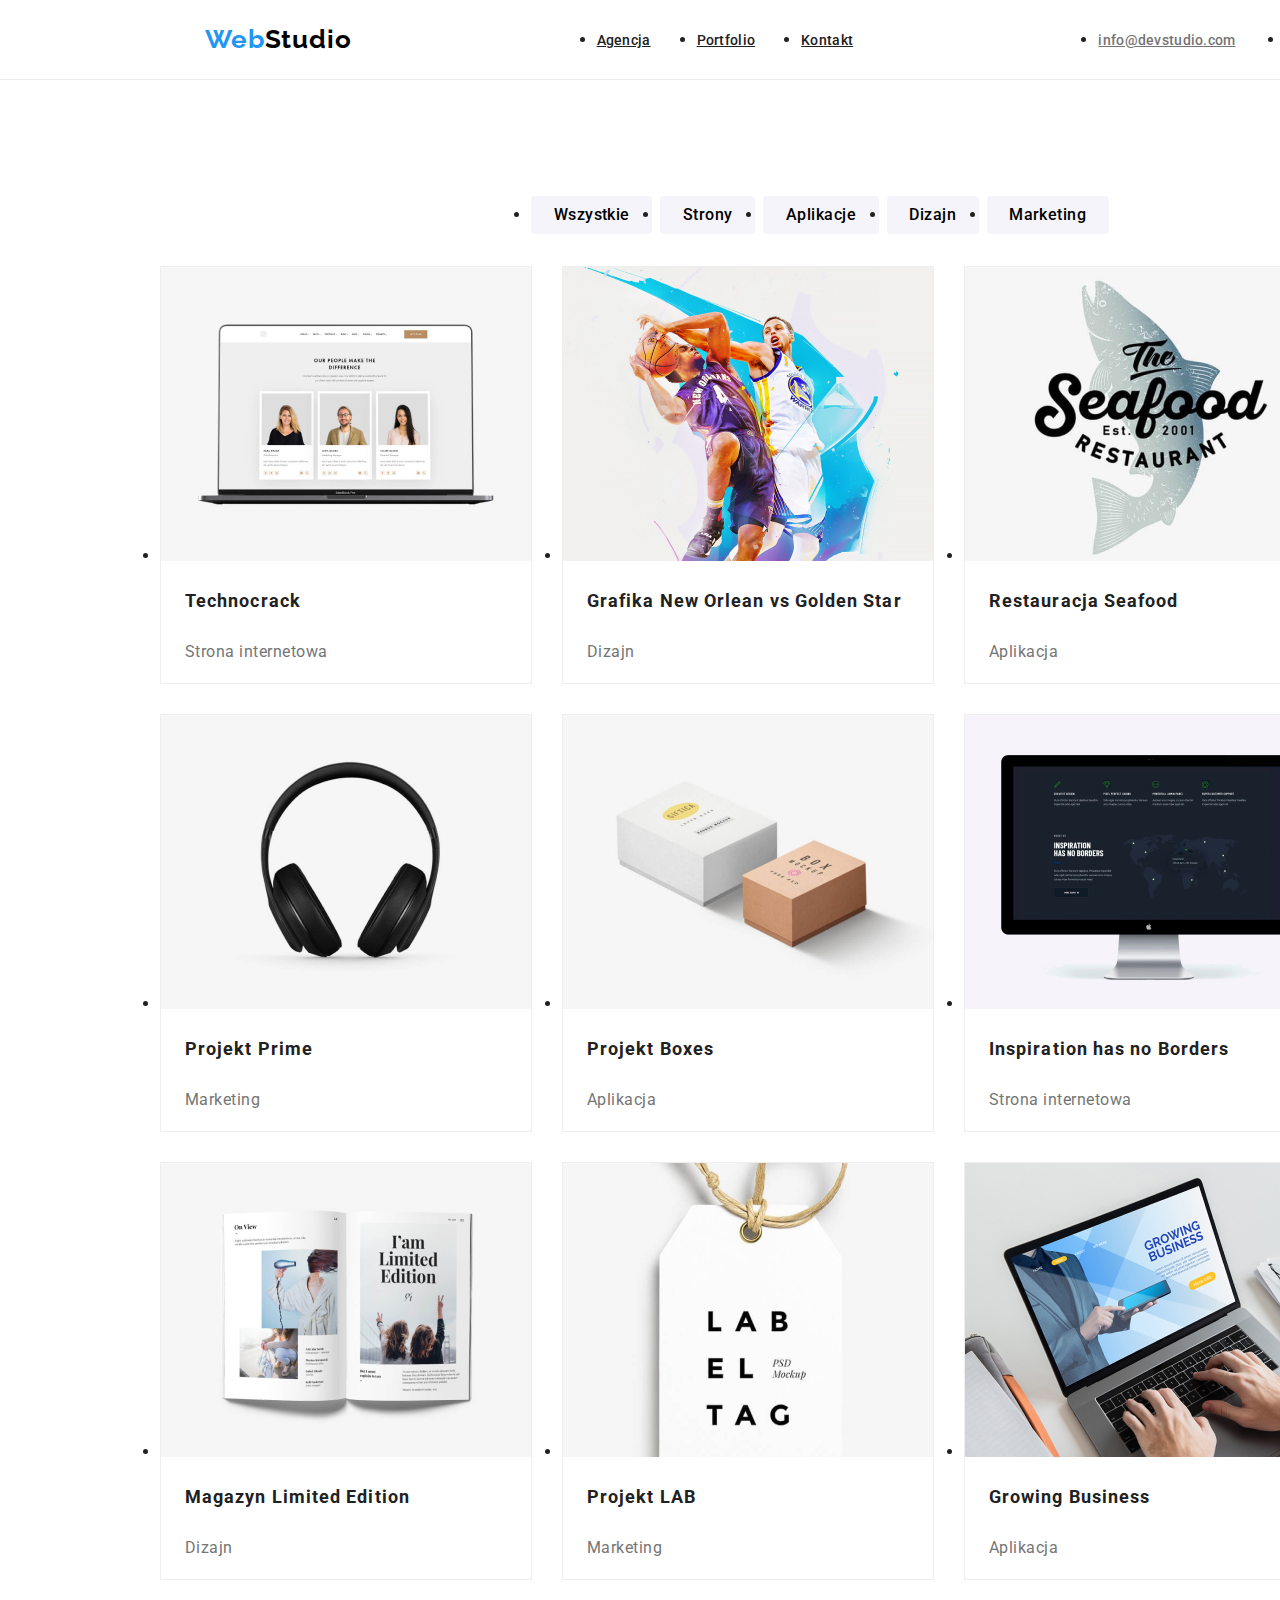
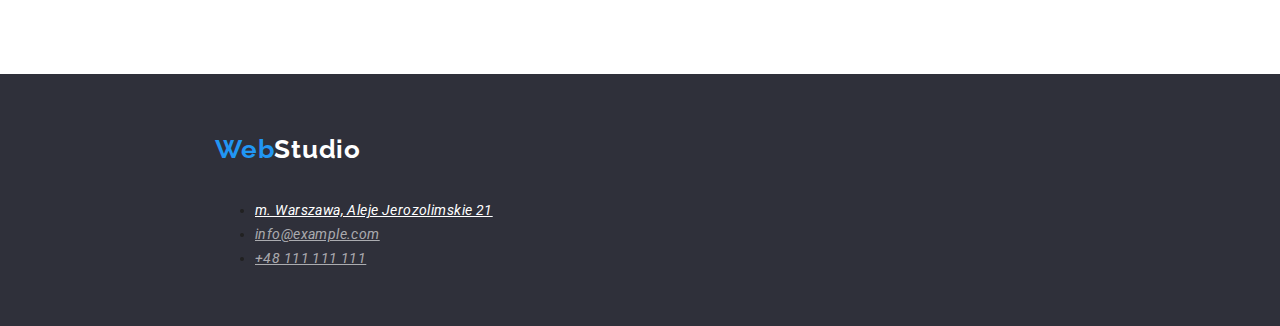
==== portfolio.html @ 7218be86 "Copy of hw-02" ====
<!DOCTYPE html>
<html lang="pl">
  <head>
    <meta charset="UTF-8" />
    <meta http-equiv="X-UA-Compatible" content="IE=edge" />
    <meta name="viewport" content="width=device-width, initial-scale=1.0" />
    <link rel="preconnect" href="https://fonts.googleapis.com" />
    <link rel="preconnect" href="https://fonts.gstatic.com" crossorigin />
    <link
      href="https://fonts.googleapis.com/css2?family=Raleway:wght@700&family=Roboto:wght@400;500;700;900&display=swap"
      rel="stylesheet"
    />
    <link rel="stylesheet" href="css/styles.css" />
    <title>WebStudio</title>
  </head>

  <body>
    <header class="header">
      <a class="logo" href="./index.html"
        ><span class="logo--primary">Web</span
        ><span class="logo--secondary">Studio</span>
      </a>

      <nav class="nav">
        <ul class="nav__list">
          <li class="nav__item">
            <a class="nav__link link--hover" href="#">Agencja</a>
          </li>
          <li class="nav__item">
            <a class="nav__link link--hover" href="./portfolio.html"
              >Portfolio</a
            >
          </li>
          <li class="nav__item">
            <a class="nav__link link--hover" href="#">Kontakt</a>
          </li>
        </ul>
      </nav>
      <ul class="contact__list">
        <li class="contact__item">
          <a
            class="contact__link contact--email link--hover"
            href="mailto:info@devstudio.com"
            >info@devstudio.com</a
          >
        </li>
        <li class="contact__item">
          <a
            class="contact__link contact--telephone link--hover"
            href="tel:48111111111"
            >+48 111 111 111</a
          >
        </li>
      </ul>
    </header>

    <main class="main">
      <!-- Navigation MENU-->
      <div class="menu">
        <ul class="menu__list">
          <li class="menu__item">
            <button
              class="menu__button button__text--secondary button--all hover"
              type="button"
            >
              Wszystkie
            </button>
          </li>
          <li class="menu__item">
            <button
              class="menu__button button__text--secondary button--pages hover"
              type="button"
            >
              Strony
            </button>
          </li>
          <li class="menu__item">
            <button
              class="menu__button button__text--secondary button--apps hover"
              type="button"
            >
              Aplikacje
            </button>
          </li>
          <li class="menu__item">
            <button
              class="menu__button button__text--secondary button--design hover"
              type="button"
            >
              Dizajn
            </button>
          </li>
          <li class="menu__item">
            <button
              class="menu__button button__text--secondary button--marketing hover"
              type="button"
            >
              Marketing
            </button>
          </li>
        </ul>
      </div>

      <section class="cards">
        <ul class="card__list">
          <li class="card__item">
            <img
              class="card__img"
              src="images/portfolio/items/technocrack_photo.jpg"
              alt="Strona internetowa na laptopie"
              width="370"
              height="294"
            />
            <h3 class="card__title">Technocrack</h3>
            <p class="card__description">Strona internetowa</p>
          </li>
          <li class="card__item">
            <img
              class="card__img"
              src="images/portfolio/items/new_orlean_vs_golden_star_photo.jpg"
              alt="Dwóch koszykarzy"
              width="370"
              height="294"
            />
            <h3 class="card__title">Grafika New Orlean vs Golden Star</h3>
            <p class="card__description">Dizajn</p>
          </li>
          <li class="card__item">
            <img
              class="card__img"
              src="images/portfolio/items/restaurant_seafood_photo.jpg"
              alt="Logo restauracji seafood"
              width="370"
              height="294"
            />
            <h3 class="card__title">Restauracja Seafood</h3>
            <p class="card__description">Aplikacja</p>
          </li>
          <li class="card__item">
            <img
              class="card__img"
              src="images/portfolio/items/headphones_photo.jpg"
              alt="słuchawki"
              width="370"
              height="294"
            />
            <h3 class="card__title">Projekt Prime</h3>
            <p class="card__description">Marketing</p>
          </li>
          <li class="card__item">
            <img
              class="card__img"
              src="images/portfolio/items/project_boxes_photo.jpg"
              alt="Zdjęcie projektu 'Boxes'"
              width="370"
              height="294"
            />
            <h3 class="card__title">Projekt Boxes</h3>
            <p class="card__description">Aplikacja</p>
          </li>
          <li class="card__item">
            <img
              class="card__img"
              src="images/portfolio/items/inspiration_border_monitor_photo.jpg"
              alt="Strona internetowa na monitorze firmy 'Apple'"
              width="370"
              height="294"
            />
            <h3 class="card__title">Inspiration has no Borders</h3>
            <p class="card__description">Strona internetowa</p>
          </li>
          <li class="card__item">
            <img
              class="card__img"
              src="images/portfolio/items/magazine_limited_edition_photo.jpg"
              alt="Magazyn limitowana edycja"
              width="370"
              height="294"
            />
            <h3 class="card__title">Magazyn Limited Edition</h3>
            <p class="card__description">Dizajn</p>
          </li>
          <li class="card__item">
            <img
              class="card__img"
              src="images/portfolio/items/project_lab_tag_photo.jpg"
              alt="wisiorek projeku 'LAB'"
              width="370"
              height="294"
            />
            <h3 class="card__title">Projekt LAB</h3>
            <p class="card__description">Marketing</p>
          </li>
          <li class="card__item">
            <img
              class="card__img"
              src="images/portfolio/items/growing_buisness_laptop_photo.jpg"
              alt="Apliakcja 'Growing Business' na laptopie"
              width="370"
              height="294"
            />
            <h3 class="card__title">Growing Business</h3>
            <p class="card__description">Aplikacja</p>
          </li>
        </ul>
      </section>
    </main>

    <footer class="footer">
      <a class="logo" href="./index.html"
        ><span class="logo--primary">Web</span
        ><span class="logo--secondary">Studio</span>
      </a>

      <address class="address">
        <ul class="address__list">
          <li class="address__item">
            <a
              class="address__street link--hover"
              href="https://goo.gl/maps/t1FT8zSSvb9LW3xy8"
              target="_blank"
              >m. Warszawa, Aleje Jerozolimskie 21</a
            >
          </li>
          <li class="address__item">
            <a class="address__link link--hover" href="mailto:info@example.com"
              >info@example.com</a
            >
          </li>
          <li class="address__item">
            <a class="address__link link--hover" href="tel:48111111111"
              >+48 111 111 111</a
            >
          </li>
        </ul>
      </address>
    </footer>
  </body>
</html>
---- css/styles.css ----
/* || RESEST [w następnym zadaniu]*/
*,
*::before,
*::after {
  box-sizing: border-box;
}

/* || Variables */
:root {
  /* || FONTS */
  --ff: Roboto, sans-serif;
  --ff-logo: Raleway, sans-serif;
  --fs: 16px;

  /* || COLORS */
  --font-color-primary: #212121;
  --font-color-secondary: #fff;
  --font-color-p: #757575;

  --font-color-contact-header: #757575;
  --font-color-contact-footer: #ffffff99;
  --font-color-street: #fff;

  --font-color-hover: #2196f3;

  /* | LOGO COLORS*/
  --font-color-logo-primary: #2196f3;

  --font-color-logo-secondary-black: #000;
  --font-color-logo-secondary-light: #fff;

  /* | BUTTON COLORS */
  --font-color-button-primary: #fff;

  --font-color-button-secondary: #212121;
  --font-color-button-secondary-hover: #fff;

  /* || BACKGROUND */
  --bgcolor: #fff;
  --bgcolor-dark: #2f303a;
  --bgcolor-fade: #f5f4fa;

  /* | BUTTONS BACKGROUND */
  --bgcolor-button-primary: #2196f3;
  --bgcolor-button-primary-hover: #1076c9;

  --bgcolor-button-secondary: #f5f4fa;
  --bgcolor-button-secondary-hover: #2196f3;

  /* || BORDERS */
  --border-header: 1px solid #ececec;
  --border-porfolio-items: 1px solid #eeeeee;
  --border-header: 1px solid #ececec;

  /* || SHADOWS */
  --shadow-team: 0px 2px 1px 0px rgba(0, 0, 0, 0.2),
    0px 1px 1px 0px rgba(0, 0, 0, 0.14), 0px 1px 3px 0px rgba(0, 0, 0, 0.12);

  /* | SHADOW BUTTONS */
  --shadow-button-primary: 0px 4px 4px 0px #00000026;

  --shadow-button-menu-hover: 0px 2px 2px 0px #0000001f,
    0px 1px 2px 0px #00000014, 0px 3px 1px 0px #0000001a;
}

/* || UTILITY CLASSES */
.center {
  text-align: center;
}

/* || PSEUDO CLASSES */
.hover:hover,
.hover:focus-visible {
  background-color: var(--bgcolor-button-secondary-hover);
  color: var(--font-color-button-secondary-hover);

  box-shadow: var(--shadow-button-menu-hover);
}
.banner__button:hover,
.banner__button:focus-visible {
  background-color: var(--bgcolor-button-primary-hover);
}
.link--hover:hover,
.link--hover:focus {
  color: var(--font-color-hover);
}

/* || General */
body {
  margin: 0 auto;
  width: 1600px;

  font-family: var(--ff);
  font-size: var(--fs);
  color: var(--font-color-primary);

  background-color: var(--bgcolor);
}
/* Resetowanie w następnym zadaniu  */
/* ul {
  margin: 0;
  padding: 0;
  list-style-type: none;
  list-style: none;
}*/
/* a {
  text-decoration: none;
} */

/* || HEADER */
.header {
  display: flex;
  align-items: center;
  justify-content: space-evenly;

  height: 80px;

  border-bottom: var(--border-header);
}

/* | LOGO */
.logo {
  font-family: var(--ff-logo);
  font-size: 26px;
  font-weight: 700;
  line-height: 1.192;
  letter-spacing: 0.03em;

  text-decoration: none;
}
.logo--primary {
  color: var(--font-color-logo-primary);
}
.logo--secondary {
  color: var(--font-color-logo-secondary-black);
}

/* | NAVIGATION */
.nav__list,
.contact__list {
  display: flex;
}
.nav__list {
  gap: 46px;
}
.contact__list {
  gap: 50px;
}
.nav__link,
.contact__link {
  font-size: 14px;
  font-weight: 500;
  line-height: 1.143;
  letter-spacing: 0.02em;
}
.nav__link {
  color: inherit;
}
.contact__link {
  color: var(--font-color-contact-header);
}

/* || MAIN */
.banner {
  display: flex;
  flex-flow: column;
  align-items: center;
  justify-content: center;

  margin-bottom: 94px;
  height: 600px;

  color: var(--font-color-secondary);
  text-align: center;

  background-color: var(--bgcolor-dark);
}
/* | TITLE */
.title--primary {
  font-size: 2.75rem;
  font-weight: 900;
  line-height: 1.364;
  letter-spacing: 0.06em;
}
.title--secondary {
  margin-bottom: 50px;

  font-size: 2.25rem;
  font-weight: 700;
  line-height: 1.167;
  letter-spacing: 0.03em;
}

/* | SKILLS */
/* trzeba zrobic skill__list */
.skills {
  display: flex;
  align-items: center;
  justify-content: center;
}
.skill__item {
  display: flex;
  flex-flow: column;
  align-items: flex-start;
}
.skill__title {
  margin-bottom: 10px;

  font-size: 0.875rem;
  font-weight: 700;
  line-height: 1;
  letter-spacing: 0.03em;
}
.skill__description {
  color: var(--font-color-p);
  font-size: 0.875rem;
  line-height: 1.5;
  letter-spacing: 0.03em;
}

/* | ABOUT US */
.about-us__list {
  display: flex;
  align-items: center;
  justify-content: center;
  gap: 30px;
  margin-bottom: 94px;
}

/* | TEAM */
/* Trzeba zresetować tagi (w następnym zadaniu) */
.team {
  display: flex;
  flex-flow: column;
  align-items: center;
  justify-content: center;

  height: 648px;

  background-color: var(--bgcolor-fade);
}
.team__list {
  display: flex;
  flex-flow: row;
  gap: 30px;
}
.team__item {
  display: flex;
  flex-flow: column;

  background-color: var(--bgcolor);

  box-shadow: var(--shadow-team);
}
.team__img {
  margin-bottom: 30px;
}
.team__name {
  margin-bottom: 10px;

  font-weight: 500;
  line-height: 1.188;
  letter-spacing: 0.03em;
}
.team__profession {
  color: var(--font-color-p);
  line-height: 1.188;
  letter-spacing: 0.03em;
}

/* || FOOTER */
.footer {
  display: flex;
  flex-flow: column;

  height: 252px;

  background-color: var(--bgcolor-dark);
}
.footer .logo {
  margin-top: 60px;
}
.footer .logo--secondary {
  color: var(--font-color-logo-secondary-light);
}
.address {
  margin-top: 20px;
}
.footer .logo,
.address {
  margin-left: 215px;
}

.address__list {
  font-size: 14px;
  line-height: 1.714;
  letter-spacing: 0.03em;
}
.address__link {
  color: var(--font-color-contact-footer);
}
.address__street {
  color: var(--font-color-street);
}

/* | BUTTONS */
.button--primary {
  /* box model */
  padding: 10px 41.5px;

  /* visual */
  border: none;
  border-radius: 4px;
  background-color: var(--bgcolor-button-primary);

  /* misc */
  box-shadow: var(--shadow-button-primary);
}
.button__text--primary {
  /* ↓↓↓ to się usunie potem */
  font-family: inherit;
  color: var(--font-color-button-primary);
  font-size: 16px;
  font-weight: 700;
  line-height: 1.875;
  letter-spacing: 0.06em;
}
.button--primary,
.menu__button {
  cursor: pointer;
}

/* || PORTFOLIO */
/* | MENU */
.menu {
  display: flex;
  align-items: center;
  justify-content: center;

  margin-top: 100px;
}
.menu__list {
  display: flex;
  gap: 8px;
}

.menu__button {
  padding: 6px 22.5px;

  border: none;
  border-radius: 4px;
  background-color: var(--bgcolor-button-secondary);
}
.button__text--secondary {
  /* ↓↓↓ w resecie się to zrobi, potem usune */
  font-family: inherit;
  font-size: 16px;
  font-weight: 500;
  line-height: 1.625;
  letter-spacing: 0.03em;
}
/* | CARDS */
.cards {
  margin: 0 auto 94px auto;
  width: 1360px;
  margin-bottom: 94px;
}
.card__list {
  display: flex;
  flex-flow: row wrap;
  gap: 30px;
}
.card__item {
  border: var(--border-porfolio-items);
}
.card__title {
  font-size: 1.125rem;
  font-weight: 700;
  line-height: 2;
  letter-spacing: 0.06em;
}
.card__description {
  color: var(--font-color-p);
  font-size: 1rem;
  line-height: 1.875;
  letter-spacing: 0.03em;
}
.card__title,
.card__description {
  margin-left: 24px;
}
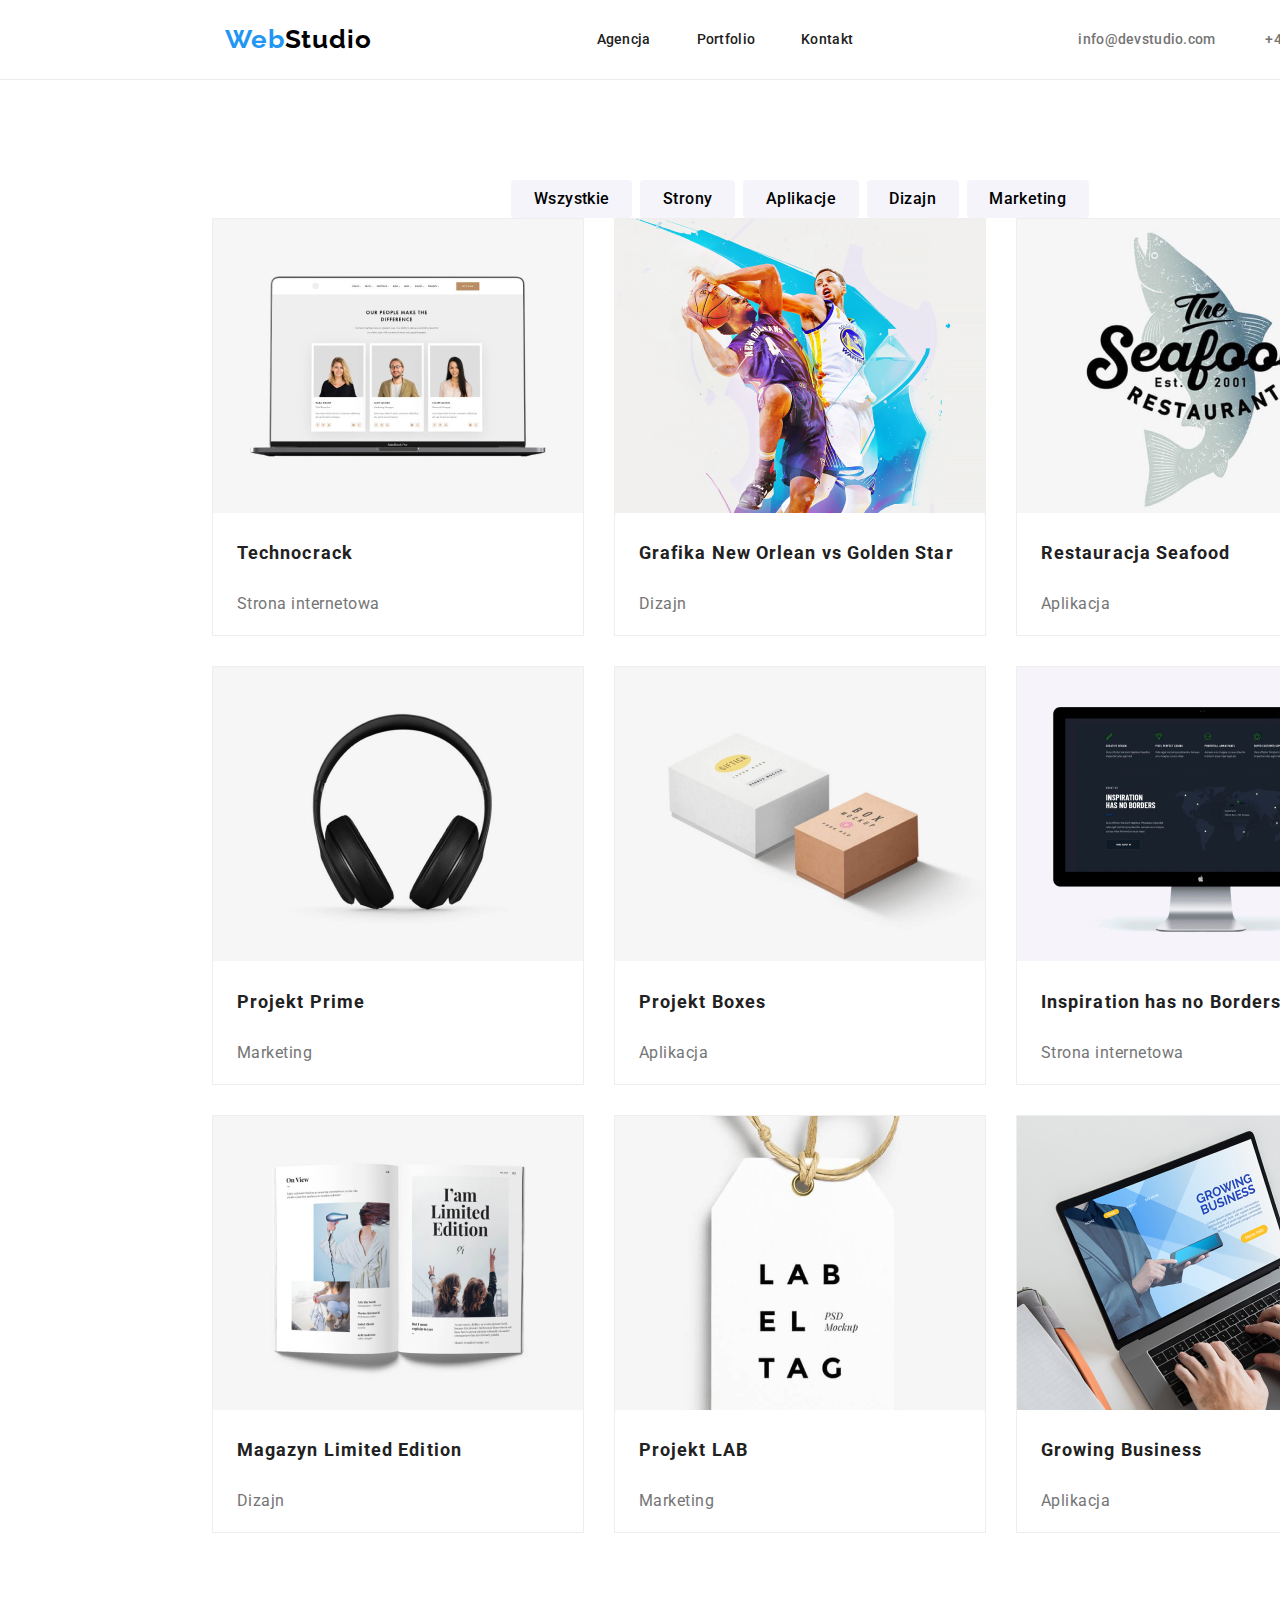
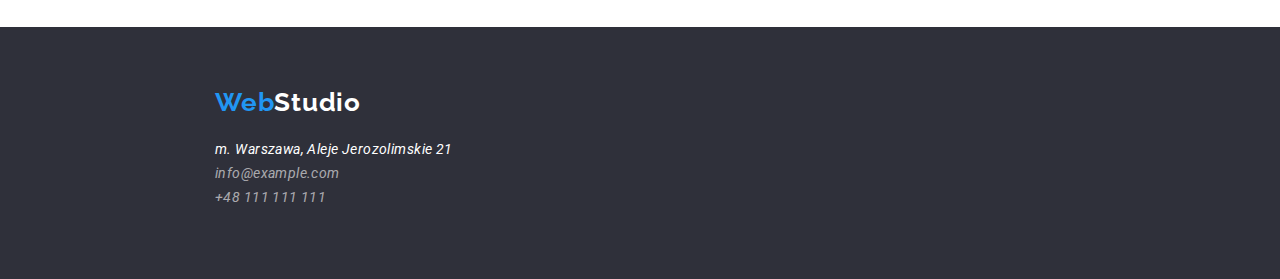
==== commit e946ffb5: "Added & connected normalize.css, centered cards in portfolio.html" ====
--- a/portfolio.html
+++ b/portfolio.html
@@ -10,6 +10,7 @@
       href="https://fonts.googleapis.com/css2?family=Raleway:wght@700&family=Roboto:wght@400;500;700;900&display=swap"
       rel="stylesheet"
     />
+    <link rel="stylesheet" href="css/modern-normalize.css" />
     <link rel="stylesheet" href="css/styles.css" />
     <title>WebStudio</title>
   </head>
--- a/css/styles.css
+++ b/css/styles.css
@@ -3,6 +3,14 @@
 *::before,
 *::after {
   box-sizing: border-box;
+}
+ul {
+  margin: 0;
+  padding: 0;
+  list-style: none;
+}
+a {
+  text-decoration: none;
 }
 
 /* || Variables */
@@ -96,16 +104,6 @@
 
   background-color: var(--bgcolor);
 }
-/* Resetowanie w następnym zadaniu  */
-/* ul {
-  margin: 0;
-  padding: 0;
-  list-style-type: none;
-  list-style: none;
-}*/
-/* a {
-  text-decoration: none;
-} */
 
 /* || HEADER */
 .header {
@@ -368,6 +366,8 @@
 .card__list {
   display: flex;
   flex-flow: row wrap;
+  justify-content: center;
+  align-items: center;
   gap: 30px;
 }
 .card__item {
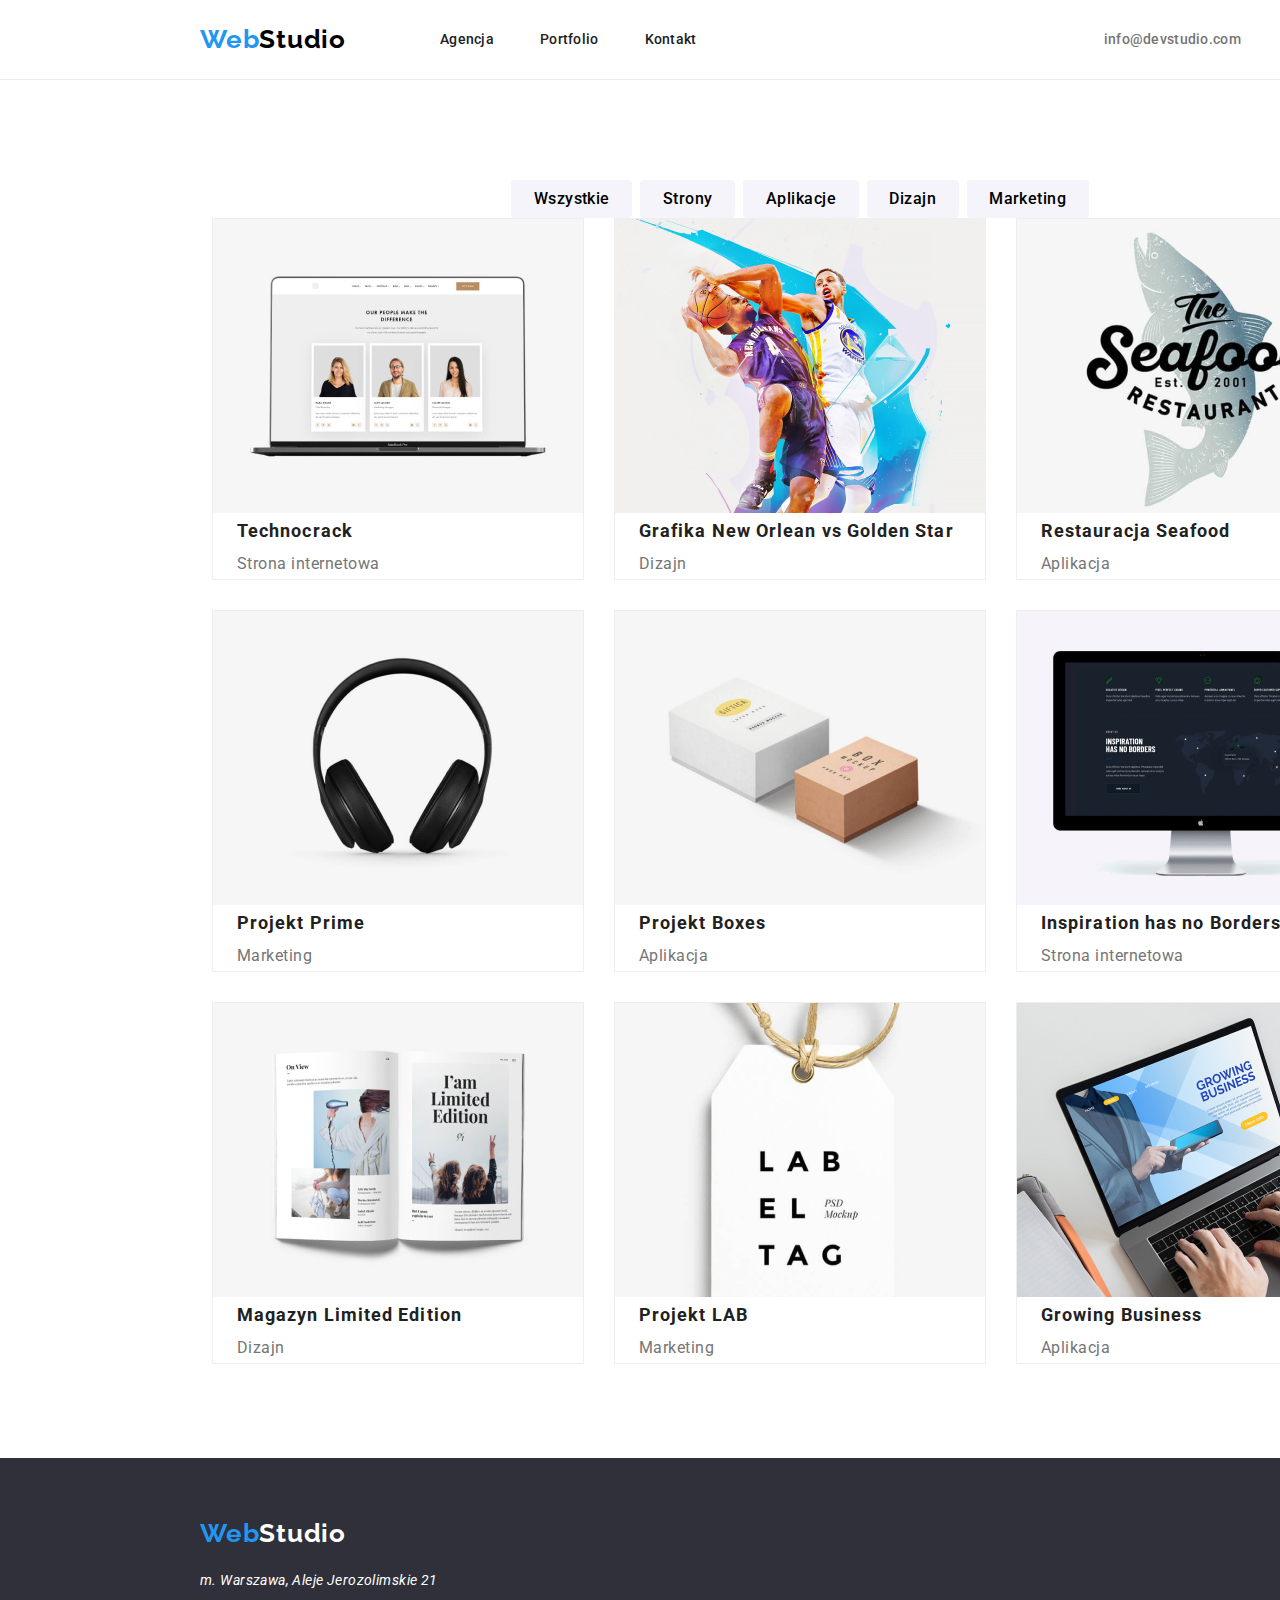
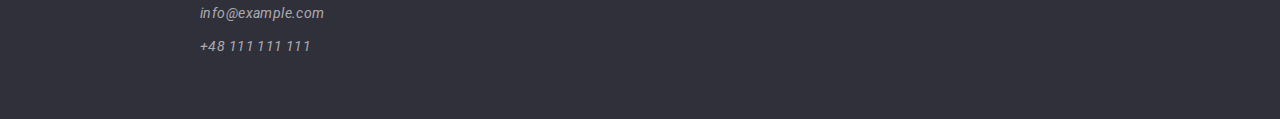
==== commit 239d7a61: "Completed most of the index.html layout" ====
--- a/portfolio.html
+++ b/portfolio.html
@@ -17,42 +17,53 @@
 
   <body>
     <header class="header">
-      <a class="logo" href="./index.html"
-        ><span class="logo--primary">Web</span
-        ><span class="logo--secondary">Studio</span>
-      </a>
-
-      <nav class="nav">
-        <ul class="nav__list">
-          <li class="nav__item">
-            <a class="nav__link link--hover" href="#">Agencja</a>
-          </li>
-          <li class="nav__item">
-            <a class="nav__link link--hover" href="./portfolio.html"
-              >Portfolio</a
-            >
-          </li>
-          <li class="nav__item">
-            <a class="nav__link link--hover" href="#">Kontakt</a>
+      <div class="grid container">
+        <div class="grid__logo">
+          <a class="logo l-logo link--no-decoration" href="./index.html"
+            ><span class="logo--primary">Web</span
+            ><span class="logo--secondary">Studio</span>
+          </a>
+        </div>
+
+        <nav class="nav">
+          <ul class="nav__list">
+            <li class="nav__item">
+              <a class="nav__link link--hover link--no-decoration" href="#"
+                >Agencja</a
+              >
+            </li>
+            <li class="nav__item">
+              <a
+                class="nav__link link--hover link--no-decoration"
+                href="./portfolio.html"
+                >Portfolio</a
+              >
+            </li>
+            <li class="nav__item">
+              <a class="nav__link link--hover link--no-decoration" href="#"
+                >Kontakt</a
+              >
+            </li>
+          </ul>
+        </nav>
+
+        <ul class="contact__list">
+          <li class="contact__item">
+            <a
+              class="contact__link contact--email link--hover link--no-decoration"
+              href="mailto:info@devstudio.com"
+              >info@devstudio.com</a
+            >
+          </li>
+          <li>
+            <a
+              class="contact__link contact--telephone link--hover link--no-decoration"
+              href="tel:48111111111"
+              >+48 111 111 111</a
+            >
           </li>
         </ul>
-      </nav>
-      <ul class="contact__list">
-        <li class="contact__item">
-          <a
-            class="contact__link contact--email link--hover"
-            href="mailto:info@devstudio.com"
-            >info@devstudio.com</a
-          >
-        </li>
-        <li class="contact__item">
-          <a
-            class="contact__link contact--telephone link--hover"
-            href="tel:48111111111"
-            >+48 111 111 111</a
-          >
-        </li>
-      </ul>
+      </div>
     </header>
 
     <main class="main">
@@ -207,34 +218,40 @@
       </section>
     </main>
 
-    <footer class="footer">
-      <a class="logo" href="./index.html"
-        ><span class="logo--primary">Web</span
-        ><span class="logo--secondary">Studio</span>
-      </a>
-
-      <address class="address">
-        <ul class="address__list">
-          <li class="address__item">
-            <a
-              class="address__street link--hover"
-              href="https://goo.gl/maps/t1FT8zSSvb9LW3xy8"
-              target="_blank"
-              >m. Warszawa, Aleje Jerozolimskie 21</a
-            >
-          </li>
-          <li class="address__item">
-            <a class="address__link link--hover" href="mailto:info@example.com"
-              >info@example.com</a
-            >
-          </li>
-          <li class="address__item">
-            <a class="address__link link--hover" href="tel:48111111111"
-              >+48 111 111 111</a
-            >
-          </li>
-        </ul>
-      </address>
+    <footer class="footer section">
+      <div class="container">
+        <a class="logo link--no-decoration" href="./index.html"
+          ><span class="logo--primary">Web</span
+          ><span class="logo--secondary">Studio</span>
+        </a>
+
+        <address class="address">
+          <ul class="address__list">
+            <li class="address__item">
+              <a
+                class="address__street link--hover link--no-decoration"
+                href="https://goo.gl/maps/t1FT8zSSvb9LW3xy8"
+                target="_blank"
+                >m. Warszawa, Aleje Jerozolimskie 21</a
+              >
+            </li>
+            <li class="address__item link--hover">
+              <a
+                class="address__link link--hover link--no-decoration"
+                href="mailto:info@example.com"
+                >info@example.com</a
+              >
+            </li>
+            <li class="address__item">
+              <a
+                class="address__link link--hover link--no-decoration"
+                href="tel:48111111111"
+                >+48 111 111 111</a
+              >
+            </li>
+          </ul>
+        </address>
+      </div>
     </footer>
   </body>
 </html>
--- a/css/styles.css
+++ b/css/styles.css
@@ -1,18 +1,23 @@
-/* || RESEST [w następnym zadaniu]*/
-*,
-*::before,
-*::after {
-  box-sizing: border-box;
+p,
+h1,
+h2,
+h3,
+h4,
+h5 {
+  margin: 0;
+  padding: 0;
 }
 ul {
   margin: 0;
   padding: 0;
   list-style: none;
 }
-a {
+.link--no-decoration {
   text-decoration: none;
 }
-
+img {
+  display: block;
+}
 /* || Variables */
 :root {
   /* || FONTS */
@@ -75,7 +80,13 @@
 .center {
   text-align: center;
 }
-
+.container {
+  margin: 0 auto;
+  width: 1200px;
+}
+.section {
+  padding: 94px 0;
+}
 /* || PSEUDO CLASSES */
 .hover:hover,
 .hover:focus-visible {
@@ -95,23 +106,19 @@
 
 /* || General */
 body {
+  background-color: var(--bgcolor);
   margin: 0 auto;
   width: 1600px;
-
+  /* min-height: 100vh; */
+  /* max-width: 100%;  */
   font-family: var(--ff);
   font-size: var(--fs);
   color: var(--font-color-primary);
-
-  background-color: var(--bgcolor);
 }
 
 /* || HEADER */
 .header {
-  display: flex;
-  align-items: center;
-  justify-content: space-evenly;
-
-  height: 80px;
+  padding: 24px 0;
 
   border-bottom: var(--border-header);
 }
@@ -123,8 +130,6 @@
   font-weight: 700;
   line-height: 1.192;
   letter-spacing: 0.03em;
-
-  text-decoration: none;
 }
 .logo--primary {
   color: var(--font-color-logo-primary);
@@ -134,14 +139,23 @@
 }
 
 /* | NAVIGATION */
-.nav__list,
+.grid {
+  display: flex;
+  align-items: center;
+  justify-content: space-between;
+}
+.nav {
+  display: flex;
+  margin-left: 94px;
+  flex: 1;
+}
+.nav__list {
+  display: flex;
+  gap: 46px;
+}
+
 .contact__list {
   display: flex;
-}
-.nav__list {
-  gap: 46px;
-}
-.contact__list {
   gap: 50px;
 }
 .nav__link,
@@ -160,21 +174,20 @@
 
 /* || MAIN */
 .banner {
+  color: var(--font-color-secondary);
+  background-color: var(--bgcolor-dark);
+}
+.banner__grid {
   display: flex;
   flex-flow: column;
   align-items: center;
   justify-content: center;
-
-  margin-bottom: 94px;
-  height: 600px;
-
-  color: var(--font-color-secondary);
-  text-align: center;
-
-  background-color: var(--bgcolor-dark);
+  height: 44vh;
 }
 /* | TITLE */
 .title--primary {
+  margin-bottom: 30px;
+
   font-size: 2.75rem;
   font-weight: 900;
   line-height: 1.364;
@@ -189,118 +202,6 @@
   letter-spacing: 0.03em;
 }
 
-/* | SKILLS */
-/* trzeba zrobic skill__list */
-.skills {
-  display: flex;
-  align-items: center;
-  justify-content: center;
-}
-.skill__item {
-  display: flex;
-  flex-flow: column;
-  align-items: flex-start;
-}
-.skill__title {
-  margin-bottom: 10px;
-
-  font-size: 0.875rem;
-  font-weight: 700;
-  line-height: 1;
-  letter-spacing: 0.03em;
-}
-.skill__description {
-  color: var(--font-color-p);
-  font-size: 0.875rem;
-  line-height: 1.5;
-  letter-spacing: 0.03em;
-}
-
-/* | ABOUT US */
-.about-us__list {
-  display: flex;
-  align-items: center;
-  justify-content: center;
-  gap: 30px;
-  margin-bottom: 94px;
-}
-
-/* | TEAM */
-/* Trzeba zresetować tagi (w następnym zadaniu) */
-.team {
-  display: flex;
-  flex-flow: column;
-  align-items: center;
-  justify-content: center;
-
-  height: 648px;
-
-  background-color: var(--bgcolor-fade);
-}
-.team__list {
-  display: flex;
-  flex-flow: row;
-  gap: 30px;
-}
-.team__item {
-  display: flex;
-  flex-flow: column;
-
-  background-color: var(--bgcolor);
-
-  box-shadow: var(--shadow-team);
-}
-.team__img {
-  margin-bottom: 30px;
-}
-.team__name {
-  margin-bottom: 10px;
-
-  font-weight: 500;
-  line-height: 1.188;
-  letter-spacing: 0.03em;
-}
-.team__profession {
-  color: var(--font-color-p);
-  line-height: 1.188;
-  letter-spacing: 0.03em;
-}
-
-/* || FOOTER */
-.footer {
-  display: flex;
-  flex-flow: column;
-
-  height: 252px;
-
-  background-color: var(--bgcolor-dark);
-}
-.footer .logo {
-  margin-top: 60px;
-}
-.footer .logo--secondary {
-  color: var(--font-color-logo-secondary-light);
-}
-.address {
-  margin-top: 20px;
-}
-.footer .logo,
-.address {
-  margin-left: 215px;
-}
-
-.address__list {
-  font-size: 14px;
-  line-height: 1.714;
-  letter-spacing: 0.03em;
-}
-.address__link {
-  color: var(--font-color-contact-footer);
-}
-.address__street {
-  color: var(--font-color-street);
-}
-
 /* | BUTTONS */
 .button--primary {
   /* box model */
@@ -316,7 +217,7 @@
 }
 .button__text--primary {
   /* ↓↓↓ to się usunie potem */
-  font-family: inherit;
+
   color: var(--font-color-button-primary);
   font-size: 16px;
   font-weight: 700;
@@ -328,6 +229,103 @@
   cursor: pointer;
 }
 
+/* | SKILLS */
+.skills.section {
+  padding-bottom: 0;
+}
+.skill__list {
+  display: flex;
+  align-items: center;
+  justify-content: center;
+  gap: 30px;
+}
+.skill__item {
+  display: flex;
+  flex-flow: column;
+}
+.skill__title {
+  margin-bottom: 10px;
+
+  font-size: 0.875rem;
+  font-weight: 700;
+  line-height: 1.143;
+  letter-spacing: 0.03em;
+}
+.skill__description {
+  color: var(--font-color-p);
+  font-size: 0.875rem;
+  line-height: 1.714;
+  letter-spacing: 0.03em;
+}
+
+/* | ABOUT US */
+.about-us__list {
+  display: flex;
+  align-items: center;
+  justify-content: center;
+  gap: 30px;
+}
+
+/* | TEAM */
+.team {
+  background-color: var(--bgcolor-fade);
+}
+.team__list {
+  display: flex;
+  align-items: center;
+  justify-content: center;
+  gap: 30px;
+}
+.team__item {
+  background-color: var(--bgcolor);
+
+  box-shadow: var(--shadow-team);
+}
+.team__name {
+  margin: 30px 0 10px;
+
+  font-weight: 500;
+  line-height: 1.188;
+  letter-spacing: 0.03em;
+}
+.team__profession {
+  color: var(--font-color-p);
+  line-height: 1.188;
+  letter-spacing: 0.03em;
+  margin-bottom: 30px;
+}
+
+/* || FOOTER */
+.footer {
+  background-color: var(--bgcolor-dark);
+}
+footer.section {
+  padding: 60px 0;
+}
+.footer .logo--secondary {
+  color: var(--font-color-logo-secondary-light);
+}
+/* | ADDRESS */
+.address {
+  margin-top: 20px;
+}
+.address__list {
+  display: inline-block;
+
+  font-size: 14px;
+  line-height: 1.714;
+  letter-spacing: 0.03em;
+}
+.address__item:not(:last-child) {
+  margin-bottom: 9px;
+}
+.address__street {
+  color: var(--font-color-street);
+}
+.address__link {
+  color: var(--font-color-contact-footer);
+}
+
 /* || PORTFOLIO */
 /* | MENU */
 .menu {
@@ -351,7 +349,7 @@
 }
 .button__text--secondary {
   /* ↓↓↓ w resecie się to zrobi, potem usune */
-  font-family: inherit;
+
   font-size: 16px;
   font-weight: 500;
   line-height: 1.625;
@@ -365,7 +363,7 @@
 }
 .card__list {
   display: flex;
-  flex-flow: row wrap;
+  flex-flow: wrap;
   justify-content: center;
   align-items: center;
   gap: 30px;
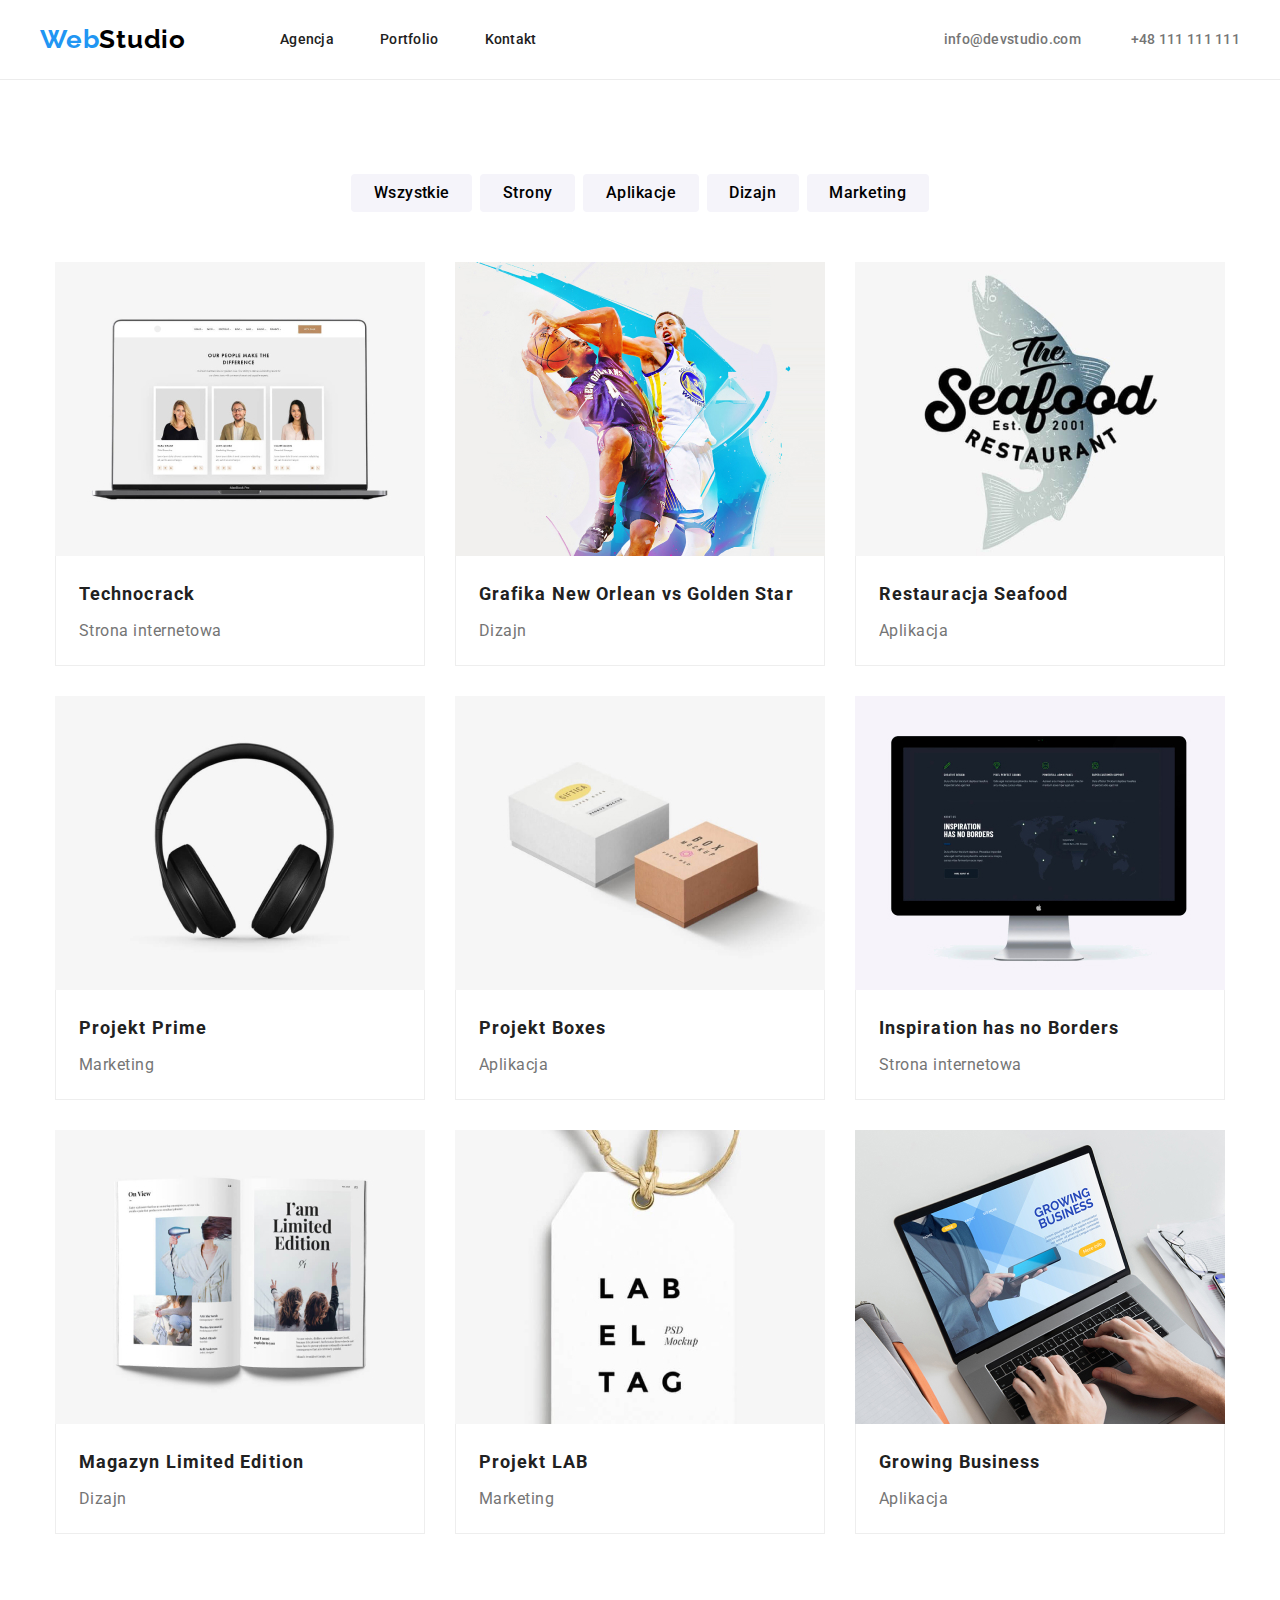
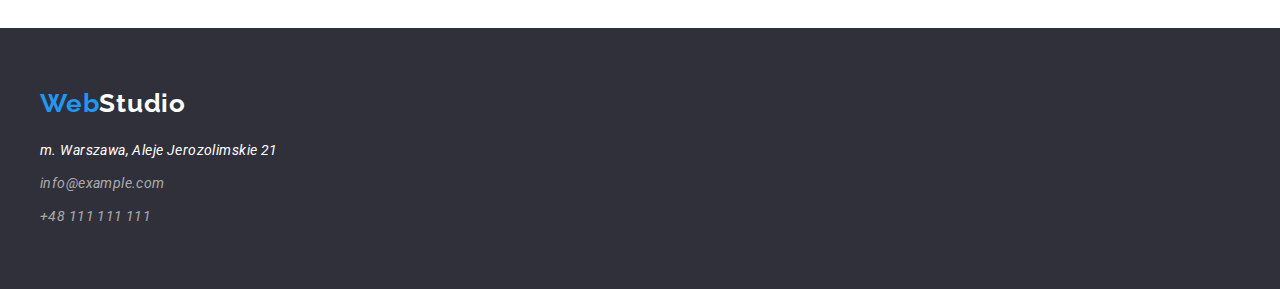
==== commit 6a447f2f: "Added proper layout in portfolio.html" ====
--- a/portfolio.html
+++ b/portfolio.html
@@ -66,9 +66,9 @@
       </div>
     </header>
 
-    <main class="main">
+    <main class="main section">
       <!-- Navigation MENU-->
-      <div class="menu">
+      <div class="menu container">
         <ul class="menu__list">
           <li class="menu__item">
             <button
@@ -113,7 +113,7 @@
         </ul>
       </div>
 
-      <section class="cards">
+      <section class="cards container">
         <ul class="card__list">
           <li class="card__item">
             <img
--- a/css/styles.css
+++ b/css/styles.css
@@ -82,7 +82,7 @@
 }
 .container {
   margin: 0 auto;
-  width: 1200px;
+  max-width: 1200px;
 }
 .section {
   padding: 94px 0;
@@ -106,14 +106,13 @@
 
 /* || General */
 body {
-  background-color: var(--bgcolor);
   margin: 0 auto;
-  width: 1600px;
-  /* min-height: 100vh; */
-  /* max-width: 100%;  */
+  max-width: 1600px;
+
   font-family: var(--ff);
   font-size: var(--fs);
   color: var(--font-color-primary);
+  background-color: var(--bgcolor);
 }
 
 /* || HEADER */
@@ -157,6 +156,8 @@
 .contact__list {
   display: flex;
   gap: 50px;
+
+  white-space: nowrap;
 }
 .nav__link,
 .contact__link {
@@ -239,10 +240,7 @@
   justify-content: center;
   gap: 30px;
 }
-.skill__item {
-  display: flex;
-  flex-flow: column;
-}
+
 .skill__title {
   margin-bottom: 10px;
 
@@ -265,7 +263,6 @@
   justify-content: center;
   gap: 30px;
 }
-
 /* | TEAM */
 .team {
   background-color: var(--bgcolor-fade);
@@ -333,13 +330,12 @@
   align-items: center;
   justify-content: center;
 
-  margin-top: 100px;
+  margin-bottom: 50px;
 }
 .menu__list {
   display: flex;
   gap: 8px;
 }
-
 .menu__button {
   padding: 6px 22.5px;
 
@@ -348,8 +344,6 @@
   background-color: var(--bgcolor-button-secondary);
 }
 .button__text--secondary {
-  /* ↓↓↓ w resecie się to zrobi, potem usune */
-
   font-size: 16px;
   font-weight: 500;
   line-height: 1.625;
@@ -357,9 +351,8 @@
 }
 /* | CARDS */
 .cards {
-  margin: 0 auto 94px auto;
-  width: 1360px;
-  margin-bottom: 94px;
+  margin: 0 auto;
+  max-width: 1360px;
 }
 .card__list {
   display: flex;
@@ -369,15 +362,31 @@
   gap: 30px;
 }
 .card__item {
-  border: var(--border-porfolio-items);
+  position: relative;
+}
+.card__item::after {
+  content: "";
+  position: absolute;
+  top: 294px;
+  bottom: 0;
+  left: 0;
+  right: 0;
+  z-index: -1;
+
+  border-left: var(--border-porfolio-items);
+  border-right: var(--border-porfolio-items);
+  border-bottom: var(--border-porfolio-items);
 }
 .card__title {
+  margin: 20px 0 4px 0;
+
   font-size: 1.125rem;
   font-weight: 700;
   line-height: 2;
   letter-spacing: 0.06em;
 }
 .card__description {
+  margin-bottom: 20px;
   color: var(--font-color-p);
   font-size: 1rem;
   line-height: 1.875;
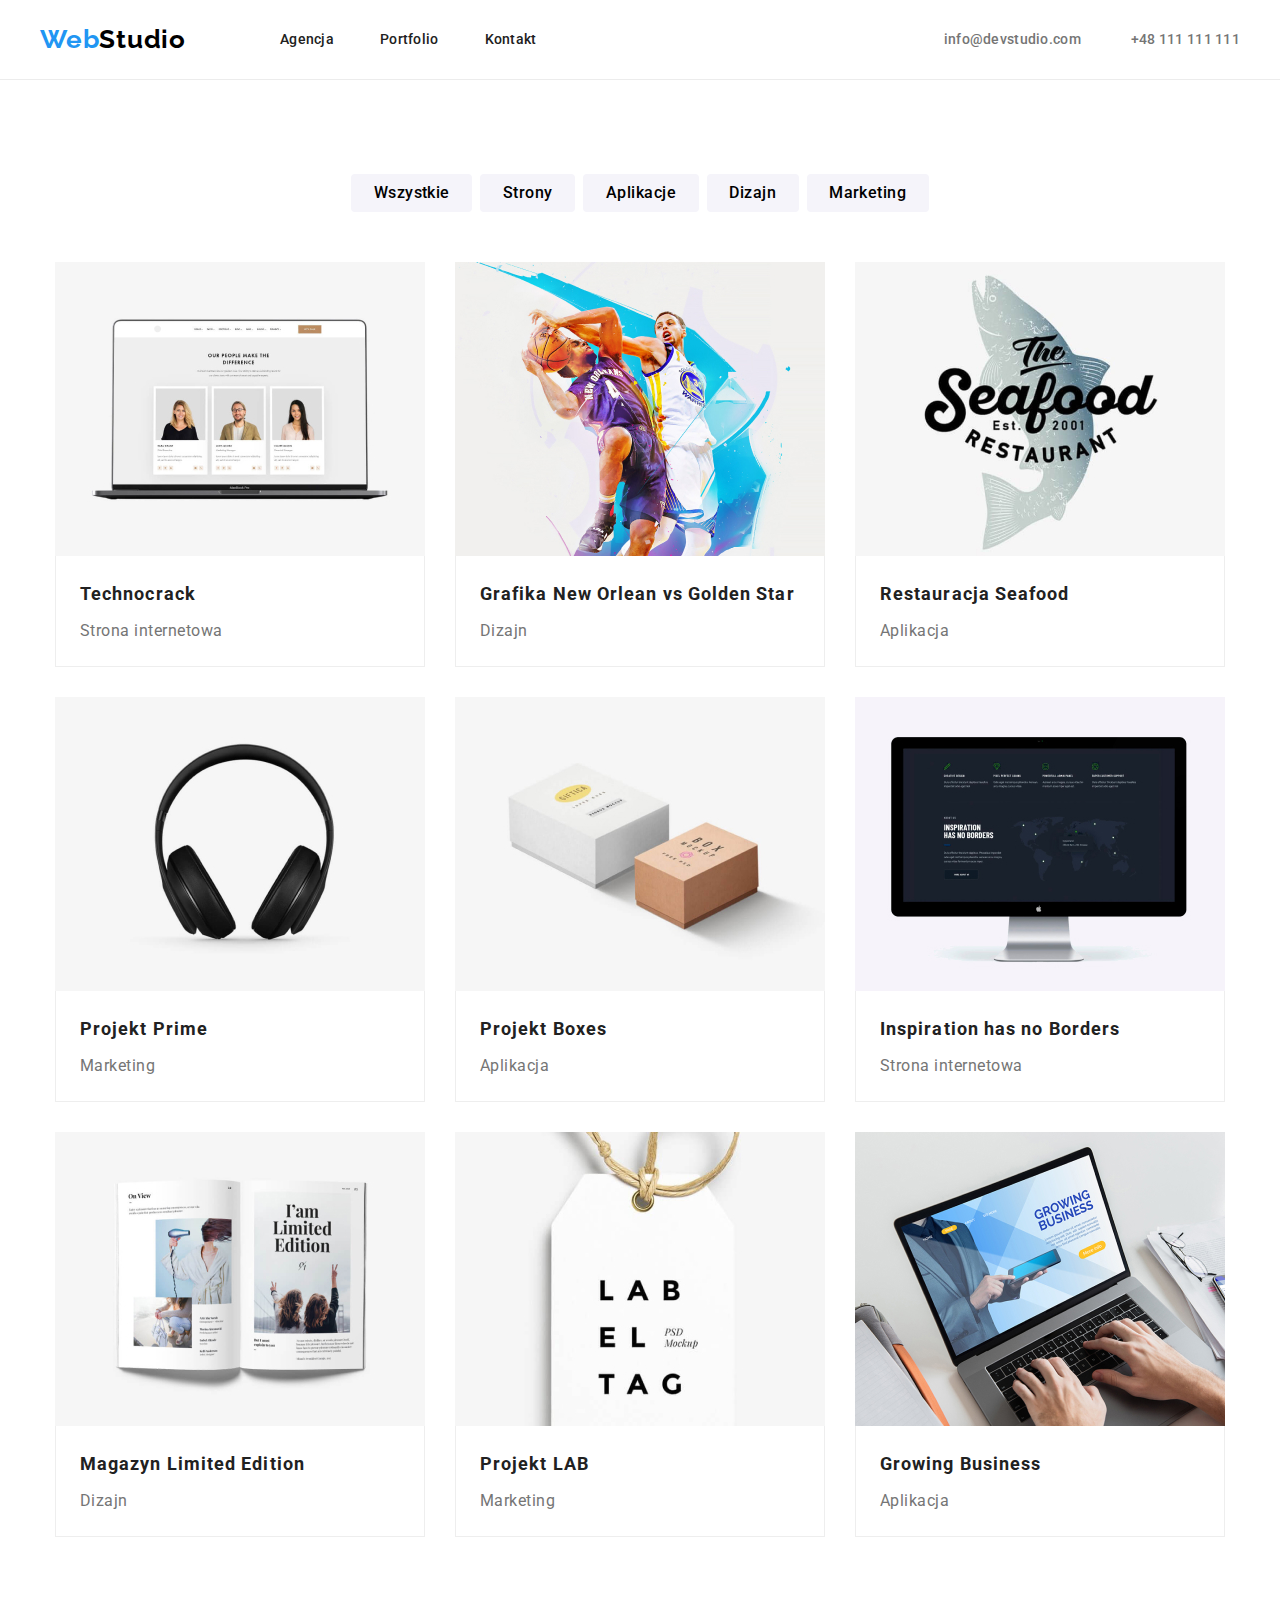
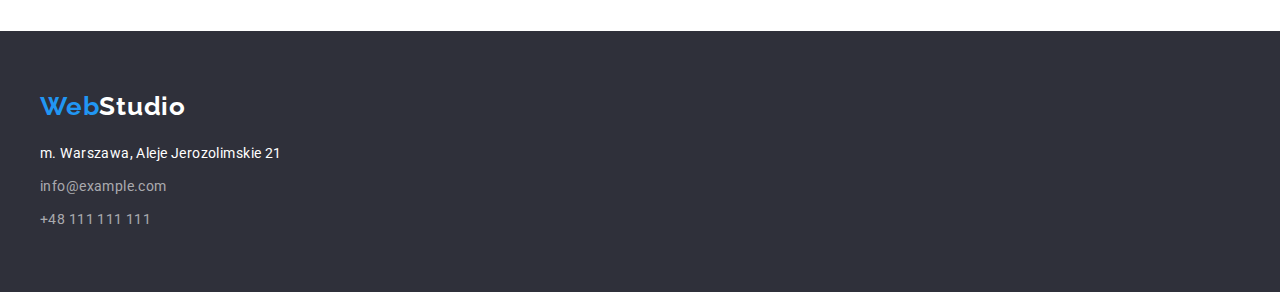
==== commit b145ba31: "Changed layout of cards and its border in portfolio.html" ====
--- a/portfolio.html
+++ b/portfolio.html
@@ -17,13 +17,11 @@
 
   <body>
     <header class="header">
-      <div class="grid container">
-        <div class="grid__logo">
-          <a class="logo l-logo link--no-decoration" href="./index.html"
-            ><span class="logo--primary">Web</span
-            ><span class="logo--secondary">Studio</span>
-          </a>
-        </div>
+      <div class="header__grid container">
+        <a class="logo l-logo link--no-decoration" href="./index.html"
+          ><span class="logo--primary">Web</span
+          ><span class="logo--secondary">Studio</span>
+        </a>
 
         <nav class="nav">
           <ul class="nav__list">
@@ -67,7 +65,6 @@
     </header>
 
     <main class="main section">
-      <!-- Navigation MENU-->
       <div class="menu container">
         <ul class="menu__list">
           <li class="menu__item">
@@ -113,108 +110,128 @@
         </ul>
       </div>
 
-      <section class="cards container">
-        <ul class="card__list">
-          <li class="card__item">
-            <img
-              class="card__img"
-              src="images/portfolio/items/technocrack_photo.jpg"
-              alt="Strona internetowa na laptopie"
-              width="370"
-              height="294"
-            />
-            <h3 class="card__title">Technocrack</h3>
-            <p class="card__description">Strona internetowa</p>
-          </li>
-          <li class="card__item">
-            <img
-              class="card__img"
-              src="images/portfolio/items/new_orlean_vs_golden_star_photo.jpg"
-              alt="Dwóch koszykarzy"
-              width="370"
-              height="294"
-            />
-            <h3 class="card__title">Grafika New Orlean vs Golden Star</h3>
-            <p class="card__description">Dizajn</p>
-          </li>
-          <li class="card__item">
-            <img
-              class="card__img"
-              src="images/portfolio/items/restaurant_seafood_photo.jpg"
-              alt="Logo restauracji seafood"
-              width="370"
-              height="294"
-            />
-            <h3 class="card__title">Restauracja Seafood</h3>
-            <p class="card__description">Aplikacja</p>
-          </li>
-          <li class="card__item">
-            <img
-              class="card__img"
-              src="images/portfolio/items/headphones_photo.jpg"
-              alt="słuchawki"
-              width="370"
-              height="294"
-            />
-            <h3 class="card__title">Projekt Prime</h3>
-            <p class="card__description">Marketing</p>
-          </li>
-          <li class="card__item">
-            <img
-              class="card__img"
-              src="images/portfolio/items/project_boxes_photo.jpg"
-              alt="Zdjęcie projektu 'Boxes'"
-              width="370"
-              height="294"
-            />
-            <h3 class="card__title">Projekt Boxes</h3>
-            <p class="card__description">Aplikacja</p>
-          </li>
-          <li class="card__item">
-            <img
-              class="card__img"
-              src="images/portfolio/items/inspiration_border_monitor_photo.jpg"
-              alt="Strona internetowa na monitorze firmy 'Apple'"
-              width="370"
-              height="294"
-            />
-            <h3 class="card__title">Inspiration has no Borders</h3>
-            <p class="card__description">Strona internetowa</p>
-          </li>
-          <li class="card__item">
-            <img
-              class="card__img"
-              src="images/portfolio/items/magazine_limited_edition_photo.jpg"
-              alt="Magazyn limitowana edycja"
-              width="370"
-              height="294"
-            />
-            <h3 class="card__title">Magazyn Limited Edition</h3>
-            <p class="card__description">Dizajn</p>
-          </li>
-          <li class="card__item">
-            <img
-              class="card__img"
-              src="images/portfolio/items/project_lab_tag_photo.jpg"
-              alt="wisiorek projeku 'LAB'"
-              width="370"
-              height="294"
-            />
-            <h3 class="card__title">Projekt LAB</h3>
-            <p class="card__description">Marketing</p>
-          </li>
-          <li class="card__item">
-            <img
-              class="card__img"
-              src="images/portfolio/items/growing_buisness_laptop_photo.jpg"
-              alt="Apliakcja 'Growing Business' na laptopie"
-              width="370"
-              height="294"
-            />
-            <h3 class="card__title">Growing Business</h3>
-            <p class="card__description">Aplikacja</p>
-          </li>
-        </ul>
+      <section class="cards">
+        <div class="container">
+          <ul class="card__list">
+            <li class="card__item">
+              <img
+                class="card__img"
+                src="images/portfolio/items/technocrack_photo.jpg"
+                alt="Strona internetowa na laptopie"
+                width="370"
+                height="294"
+              />
+              <div class="card__info">
+                <h3 class="card__title">Technocrack</h3>
+                <p class="card__description">Strona internetowa</p>
+              </div>
+            </li>
+            <li class="card__item">
+              <img
+                class="card__img"
+                src="images/portfolio/items/new_orlean_vs_golden_star_photo.jpg"
+                alt="Dwóch koszykarzy"
+                width="370"
+                height="294"
+              />
+              <div class="card__info">
+                <h3 class="card__title">Grafika New Orlean vs Golden Star</h3>
+                <p class="card__description">Dizajn</p>
+              </div>
+            </li>
+            <li class="card__item">
+              <img
+                class="card__img"
+                src="images/portfolio/items/restaurant_seafood_photo.jpg"
+                alt="Logo restauracji seafood"
+                width="370"
+                height="294"
+              />
+              <div class="card__info">
+                <h3 class="card__title">Restauracja Seafood</h3>
+                <p class="card__description">Aplikacja</p>
+              </div>
+            </li>
+            <li class="card__item">
+              <img
+                class="card__img"
+                src="images/portfolio/items/headphones_photo.jpg"
+                alt="słuchawki"
+                width="370"
+                height="294"
+              />
+              <div class="card__info">
+                <h3 class="card__title">Projekt Prime</h3>
+                <p class="card__description">Marketing</p>
+              </div>
+            </li>
+            <li class="card__item">
+              <img
+                class="card__img"
+                src="images/portfolio/items/project_boxes_photo.jpg"
+                alt="Zdjęcie projektu 'Boxes'"
+                width="370"
+                height="294"
+              />
+              <div class="card__info">
+                <h3 class="card__title">Projekt Boxes</h3>
+                <p class="card__description">Aplikacja</p>
+              </div>
+            </li>
+            <li class="card__item">
+              <img
+                class="card__img"
+                src="images/portfolio/items/inspiration_border_monitor_photo.jpg"
+                alt="Strona internetowa na monitorze firmy 'Apple'"
+                width="370"
+                height="294"
+              />
+              <div class="card__info">
+                <h3 class="card__title">Inspiration has no Borders</h3>
+                <p class="card__description">Strona internetowa</p>
+              </div>
+            </li>
+            <li class="card__item">
+              <img
+                class="card__img"
+                src="images/portfolio/items/magazine_limited_edition_photo.jpg"
+                alt="Magazyn limitowana edycja"
+                width="370"
+                height="294"
+              />
+              <div class="card__info">
+                <h3 class="card__title">Magazyn Limited Edition</h3>
+                <p class="card__description">Dizajn</p>
+              </div>
+            </li>
+            <li class="card__item">
+              <img
+                class="card__img"
+                src="images/portfolio/items/project_lab_tag_photo.jpg"
+                alt="wisiorek projeku 'LAB'"
+                width="370"
+                height="294"
+              />
+              <div class="card__info">
+                <h3 class="card__title">Projekt LAB</h3>
+                <p class="card__description">Marketing</p>
+              </div>
+            </li>
+            <li class="card__item">
+              <img
+                class="card__img"
+                src="images/portfolio/items/growing_buisness_laptop_photo.jpg"
+                alt="Apliakcja 'Growing Business' na laptopie"
+                width="370"
+                height="294"
+              />
+              <div class="card__info">
+                <h3 class="card__title">Growing Business</h3>
+                <p class="card__description">Aplikacja</p>
+              </div>
+            </li>
+          </ul>
+        </div>
       </section>
     </main>
 
--- a/css/styles.css
+++ b/css/styles.css
@@ -32,7 +32,7 @@
 
   --font-color-contact-header: #757575;
   --font-color-contact-footer: #ffffff99;
-  --font-color-street: #fff;
+  --font-color-street-footer: #fff;
 
   --font-color-hover: #2196f3;
 
@@ -63,7 +63,6 @@
   /* || BORDERS */
   --border-header: 1px solid #ececec;
   --border-porfolio-items: 1px solid #eeeeee;
-  --border-header: 1px solid #ececec;
 
   /* || SHADOWS */
   --shadow-team: 0px 2px 1px 0px rgba(0, 0, 0, 0.2),
@@ -90,8 +89,8 @@
 /* || PSEUDO CLASSES */
 .hover:hover,
 .hover:focus-visible {
+  color: var(--font-color-button-secondary-hover);
   background-color: var(--bgcolor-button-secondary-hover);
-  color: var(--font-color-button-secondary-hover);
 
   box-shadow: var(--shadow-button-menu-hover);
 }
@@ -109,9 +108,9 @@
   margin: 0 auto;
   max-width: 1600px;
 
+  color: var(--font-color-primary);
   font-family: var(--ff);
   font-size: var(--fs);
-  color: var(--font-color-primary);
   background-color: var(--bgcolor);
 }
 
@@ -138,7 +137,7 @@
 }
 
 /* | NAVIGATION */
-.grid {
+.header__grid {
   display: flex;
   align-items: center;
   justify-content: space-between;
@@ -152,7 +151,6 @@
   display: flex;
   gap: 46px;
 }
-
 .contact__list {
   display: flex;
   gap: 50px;
@@ -161,14 +159,12 @@
 }
 .nav__link,
 .contact__link {
+  color: inherit;
   font-size: 14px;
   font-weight: 500;
   line-height: 1.143;
   letter-spacing: 0.02em;
 }
-.nav__link {
-  color: inherit;
-}
 .contact__link {
   color: var(--font-color-contact-header);
 }
@@ -183,7 +179,8 @@
   flex-flow: column;
   align-items: center;
   justify-content: center;
-  height: 44vh;
+
+  padding: 21.4vh 0; /* 200px */
 }
 /* | TITLE */
 .title--primary {
@@ -217,8 +214,6 @@
   box-shadow: var(--shadow-button-primary);
 }
 .button__text--primary {
-  /* ↓↓↓ to się usunie potem */
-
   color: var(--font-color-button-primary);
   font-size: 16px;
   font-weight: 700;
@@ -302,9 +297,12 @@
 .footer .logo--secondary {
   color: var(--font-color-logo-secondary-light);
 }
+
 /* | ADDRESS */
 .address {
   margin-top: 20px;
+
+  font-style: normal;
 }
 .address__list {
   display: inline-block;
@@ -317,7 +315,7 @@
   margin-bottom: 9px;
 }
 .address__street {
-  color: var(--font-color-street);
+  color: var(--font-color-street-footer);
 }
 .address__link {
   color: var(--font-color-contact-footer);
@@ -349,11 +347,8 @@
   line-height: 1.625;
   letter-spacing: 0.03em;
 }
+
 /* | CARDS */
-.cards {
-  margin: 0 auto;
-  max-width: 1360px;
-}
 .card__list {
   display: flex;
   flex-flow: wrap;
@@ -361,24 +356,15 @@
   align-items: center;
   gap: 30px;
 }
-.card__item {
-  position: relative;
-}
-.card__item::after {
-  content: "";
-  position: absolute;
-  top: 294px;
-  bottom: 0;
-  left: 0;
-  right: 0;
-  z-index: -1;
+.card__info {
+  padding: 20px 0 20px 24px;
 
   border-left: var(--border-porfolio-items);
   border-right: var(--border-porfolio-items);
   border-bottom: var(--border-porfolio-items);
 }
 .card__title {
-  margin: 20px 0 4px 0;
+  margin-bottom: 4px;
 
   font-size: 1.125rem;
   font-weight: 700;
@@ -386,13 +372,8 @@
   letter-spacing: 0.06em;
 }
 .card__description {
-  margin-bottom: 20px;
   color: var(--font-color-p);
   font-size: 1rem;
   line-height: 1.875;
   letter-spacing: 0.03em;
 }
-.card__title,
-.card__description {
-  margin-left: 24px;
-}
